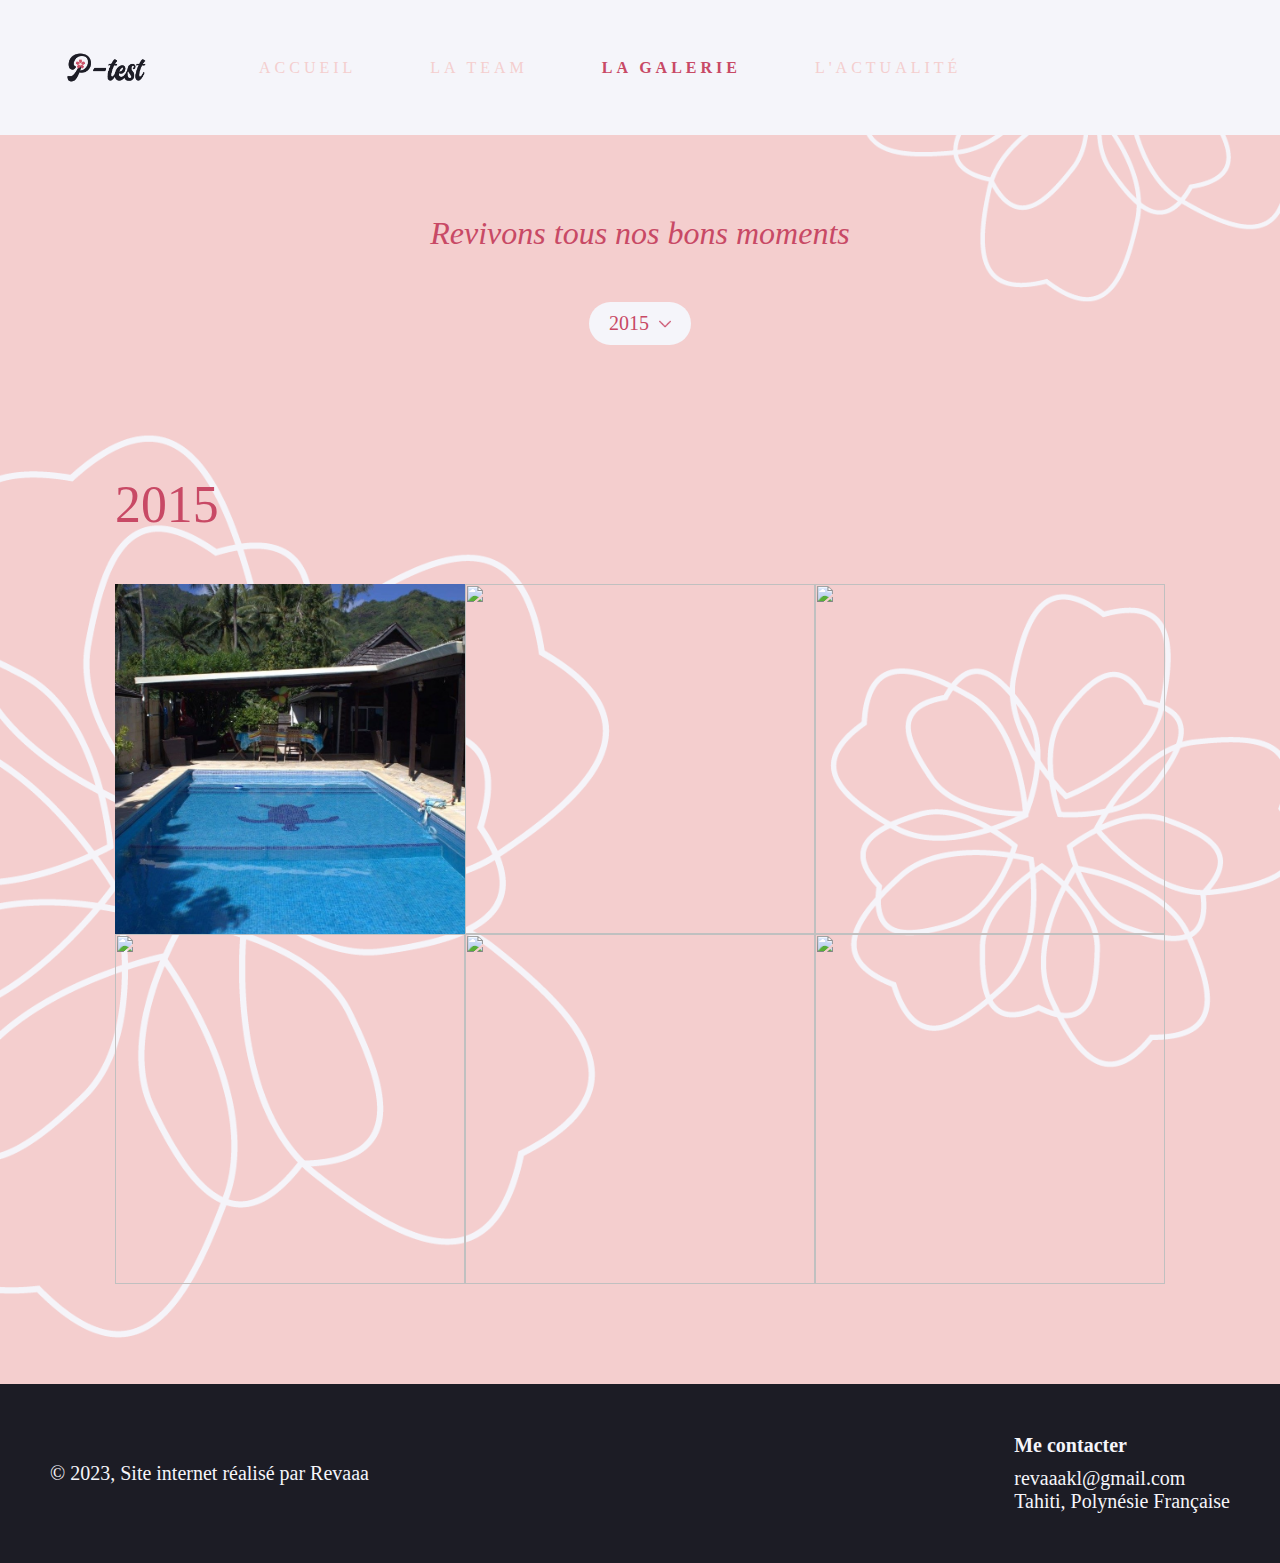
==== page21.html @ 8cb615bb "Mise en ligne du site Premier site de Reva by Revaaakl" ====
<!DOCTYPE html>
<html lang="fr">
<head>
    <meta charset="UTF-8">
    <meta name="viewport" content="width=device-width, initial-scale=1.0">
    <title>La galerie - 2015 | Premier site web de Reva</title>
    <link rel="stylesheet" href="./style.css">
    <link rel="Fav icon" href="./Img/Logo 'Aute.png"/>
</head>
<body>
    <!-- Section Introduction -->
    <div class="navbar-page">
        <img src="./Img/1 Accueil/Logo P-test.png" class="logo">
        <nav class="navlinks">
            <ul>
                <li><a href="index.html">ACCUEIL</a></li>
                <li><a href="page1.html">LA TEAM</a></li>
                <li class="active"><a href="page2.html">LA GALERIE</a></li>
                <li><a href="page3.html">L'ACTUALITÉ</a></li>
            </ul>
        </nav>
        <img src="./Icons/Menu.png" class="menu">
    </div>
    <div class="souvenirs21">
        <div class="text-intro">
            <h4>Revivons tous nos bons moments</h4>
        </div>
        <div class="dropdowndate">
            <div class="select">
                <span class="selected">2015</span>
                <img src="./Icons/Flèche Choix date.png" class="caret">
            </div>
            <ul class="listedate">
                <a href="page2.html"><li>Toutes les photos</li></a>
                <li class="active">2015</li>
                <a href="page21.html"><li>2016</li></a>
                <a href="page21.html"><li>2017</li></a>
                <a href="page21.html"><li>2018</li></a>
                <a href="page21.html"><li>2019</li></a>
            </ul>
        </div>
    </div>
    <!-- Section Galerie photo -->
    <div class="galerie-titre">
        <h4>2015</h4>
    </div>
    <div class="galerie1" oncontextmenu="return false;">
        <div class="popup">
            <div class="top-bar">
                <button class="close-btn"><img src="./Icons/close.png"></button>
            </div>
            <button class="arrow-btn left-arrow"><img src="./Icons/prev.png"></button>
            <button class="arrow-btn right-arrow"><img src="./Icons/next.png"></button>
            <img src="./Img/3Galerie/1.JPG" class="large-image">
            <h5 class="index">01</h5>
        </div>
    
        <div class ="gallery">
            <div class="gallery-image">
                <img src="./Img/3Galerie/1.JPG" class="image">
            </div>
            <div class="gallery-image">
                <img src="./Img/3Galerie/2.JPG" class="image">
            </div>
            <div class="gallery-image">
                <img src="./Img/3Galerie/3.JPG" class="image">
            </div>
            <div class="gallery-image">
                <img src="./Img/3Galerie/4.JPG" class="image">
            </div>
            <div class="gallery-image">
                <img src="./Img/3Galerie/5.JPG" class="image">
            </div>
            <div class="gallery-image">
                <img src="./Img/3Galerie/6.JPG" class="image">
            </div>
        </div>
    </div>

    <footer>
        <div class="copyright">
            <p>© 2023, Site internet réalisé par Revaaa</p>
        </div>
        <div class="contact">
            <h4>Me contacter</h4>
            <p>revaaakl@gmail.com</p>
            <p>Tahiti, Polynésie Française</p>
        </div>
    </footer>
    <script src="page21.js"></script>
</body>

<script>
    const menu = document.querySelector(".menu")
    const navLinks = document.querySelector(".navlinks")

    menu.addEventListener('click',()=>{
        navLinks.classList.toggle('mobile-menu')
        document.body.classList.toggle('menu-noscroll')
    })
</script>

</html>
---- style.css ----
@font-face {
    font-family: 'Bell';
    src: url('/Fonts/BELL.woff2') format('.woff2');
    font-weight: normal;
}

* {
    margin: 0;
    padding: 0;
    text-decoration: none;
    list-style: none;
    font-family: 'Bell';
}

body {
    height: 100vh;
    background-color: #F4CECE;
    background-image: url(../Img/Fond\ Aute\ P.png);
    background-size: cover;
}

/* Section Accueil */

.container {
    background-image: url(../Img/Fond\ Aute\ P.png), url(../Img/Fond\ Section\ Accueil\ P.png);
    background-size: cover;
    background-repeat: no-repeat;
    height: 102vh;
}

.navbar {
    height: 15vh;
    padding-left: 5%;
    padding-right: 5%;
    margin: auto;
    display: flex;
    align-items: center;
}

.logo {
    width: 100px;
    cursor: pointer;
}

.navlinks {
    flex: 1;
}

nav ul li {
    display: inline-block;
    margin: 0 35px;
}

nav ul li.active a {
    color: #C84965;
    font-weight: 600;
}

nav ul li a {
    color: #F4CECE;
    letter-spacing: 4px;
}

.navbar .menu {
    display: none;
    position: absolute;
    right: 40px;
    width: 40px;
}

.content {
    padding-left: 5%;
    padding-right: 5%;
}

.content h2 {
    font-size: 134.5px;
    margin-top: 100px;
    margin-bottom: 15px;
    font-family: 'Bell';
    font-weight: normal;
    color: #F5F5FA;
}

.content h3 {
    font-size: 83.5px;
    font-family: 'Bell';
    font-weight: normal;
    font-style: italic;
    color: #F5F5FA;
}

/* Section Actualités */

section#actualites {
    margin-top: 50px;
    margin-bottom: 150px;
}

section#actualites .titre h4 {
    text-align: center;
    font-size: 2em;
    font-family: 'Bell';
    font-weight: normal;
    font-style: italic;
    color: #C84965;
}

section#actualites .articles {
    max-width: 1600px;
    margin: 50px auto 20px auto;
    display: flex;
    flex-direction: row;
    flex-wrap: wrap;
    justify-content: center;
}

section#actualites .articles .article-blog {
    display: flex;
    flex-direction: column;
    align-items: center;
    max-width: 330px;
    background: #F5F5FA;
    border-radius: 5px;
    margin: 0 30px 60px 30px;
}

section#actualites .articles .article-blog .article-image img {
    width: 100%;
    border-radius: 5px 5px 0 0;
    box-shadow: 6px 6px 10px 1px rgba(0,0,0,0.07);
}

section#actualites .articles .article-blog .description {
    max-width: 500px;
    display: flex;
    flex-direction: column;
    padding: 20px 20px;
    box-shadow: 6px 6px 10px 1px rgba(0,0,0,0.07);
}

section#actualites .articles .article-blog .description .titre-article {
    font-size: 1.25em;
    font-weight: bold;
    color: #C84965;
    text-align: justify;
}

section#actualites .articles .article-blog .description .date-article {
    margin-top: 10px;
    font-size: 1.25em;
    font-style: italic;
    color: #1C1C25;
}

section#actualites .articles .article-blog .description p {
    margin-top: 20px;
    font-size: 1.25em;
    color: #1C1C25;
    text-align: justify;
}

section#actualites .articles .article-blog .description .cta {
    display: flex;
    justify-content: flex-end;
    margin-top: 20px;
}

section#actualites .articles .article-blog .description a {
    display: flex;
    align-items: center;
    font-size: 1.25em;
    font-weight: bold;
    color: #C84965;
}

section#actualites .articles .article-blog .description img {
    width: 18px;
    display: flex;
    align-items: center;
    margin: 0 10px 0 10px;
}

/* Section Footer */

footer {
    background-color: #1C1C25;
    color: #F5F5FA;
    font-size: 1.25em;
    padding: 50px;
    display: flex;
    justify-content: space-between;
    align-items: center;
}

footer .contact h4 {
    margin-bottom: 10px;
}

/* Responsive */

body.menu-noscroll {
    overflow: hidden;
}

@media screen and (min-width: 1925px) {
    .container {
        height: 105vh;
    }
}

@media screen and (max-width: 1559px) {

    .content h2 {
        font-size: 100px;
        margin-top: 70px;
    }
    
    .content h3 {
        font-size: 70px;
    }

    section#actualites .articles .article-blog {
        margin: 20px;
        width: 300px;
    }
}

@media screen and (max-width: 1359px) {

    .content h2 {
        margin-top: 50px;
    }

    section#actualites .articles .article-blog {
        margin: 20px;
        width: 250px;
    }
}

@media screen and (max-width: 1159px) {
    body {
        background-image: url(../Img/Fond\ Aute\ 1001px\ P.png);
        background-size: cover;
    }
    
    .container {
        background-image: url(../Img/Fond\ Aute\ 1001px\ P.png), url(../Img/Fond\ Section\ Accueil\ 1001px\ P.png);
        background-size: cover;
        background-repeat: no-repeat;
    }

    nav ul li a {
        color: #F4CECE;
        letter-spacing: 2px;
    }

    .content h2 {
        font-size: 110px;
        margin-top: 150px;
    }
    
    .content h3 {
        font-size: 80px;
    }
    
    section#actualites .articles .article-blog {
        margin: 30px;
        width: 330px;
    }
}

@media screen and (min-width: 1001px) {
    .navlinks {
        padding-left: 60px;
    }
}

@media screen and (max-width: 1050px) {
    .navbar {
     background-color: #F5F5FA;
     height: 80px;
    }
 
    .navbar .logo {
     top: 30px;
     left: 40px;
    }
 
    .navbar .menu {
     display: block;
    }
 
    .navlinks {
     top: 0;
     left: 0;
     position: absolute;
     background-color: #1c1c25ad;
     backdrop-filter: blur(6px);
     width: 100%;
     height: 102vh;
     display: flex;
     justify-content: center;
     align-items: center;
     margin-left: -120%;
     transition: all 0.5s ease;
    } 
 
    .navlinks.mobile-menu {
     margin-left: 0;
     padding-left: 0;
     z-index: 1000;
    }

    .navbar .menu {
        z-index: 1001;
    }

    .navbar-page .menu {
        z-index: 1001;
    }

    .navlinks ul {
     display: flex;
     flex-direction: column;
     align-items: center;
    }
 
    .navbar .navlinks ul li {
     margin: 25px 0;
     font-size: 1.2em;
    }
 
    .navbar .logo img {
     position: absolute;
     top: 50px;
     left: 50px;
     float: left;
     width: 100px;
     height: auto;
    }

    .content {
        text-align: center;
    }

    .content h2 {
     font-size: 90px;
     margin-top: 150px;
    }

    .content h3 {
     font-size: 60px;
    }
}

@media screen and (max-width: 759px) {
    body {
        height: 100vh;
        background-color: #F4CECE;
        background-image: url(../Img/Fond\ Aute\ 400px\ P.png);
        background-size: cover;
    }
    
    .container {
        background-image: url(../Img/Fond\ Aute\ 400px\ P.png), url(../Img/Fond\ Section\ Accueil\ 400px\ P.png);
        background-size: cover;
        background-repeat: no-repeat;
        height: 102vh;
    }

    .content h2 {
        font-size: 90px;
        margin-top: 350px;
    }

    .content h3 {
     font-size: 60px;
    }
    
    section#actualites .articles .article-blog {
        min-width: 400px;
    }

    footer {
        flex-direction: column;
        align-items: center;
        text-align: center;
    }

    footer .contact {
        margin-top: 40px;
    }
}

@media screen and (max-width: 713px) {
    .content h2 {
        font-size: 80px;
        margin-top: 350px;
    }
   
    .content h3 {
     font-size: 50px;
    }
}

@media screen and (max-width: 634px) {
    .content h2 {
        font-size: 100px;
        margin-top: 280px;
    }
   
    .content h3 {
        font-size: 70px;
    }
}

@media screen and (max-width: 569px) {
    .content h2 {
        font-size: 80px;
        margin-top: 200px;
    }
   
    .content h3 {
        font-size: 50px;
    }
}

@media screen and (max-width: 445px) {
    .content h2 {
        font-size: 70px;
        margin-top: 150px;
    }
   
    .content h3 {
        font-size: 40px;
    }

    section#actualites .articles .article-blog {
        min-width: 300px;
    }
}

/* Page1 - LA TEAM */

.navbar-page {
    background-color: #F5F5FA;
    height: 15vh;
    padding-left: 5%;
    padding-right: 5%;
    margin: auto;
    display: flex;
    align-items: center;
}
    
.logo {
    width: 100px;
    cursor: pointer;
}
    
.navlinks {
    flex: 1;
    padding-left: 60px;
}
    
nav ul li {
    display: inline-block;
    margin: 0 35px;
}
    
nav ul li.active a {
    color: #C84965;
    font-weight: 600;
}
    
nav ul li a {
    color: #F4CECE;
    letter-spacing: 4px;
}
    
.navbar-page .menu {
    display: none;
    position: absolute;
    right: 40px;
    width: 40px;
}

/* Introduction */

.introduction {
    height: 72vh;
}

.introduction img {
    width: 259px;
    display: block;
    margin: auto;
    margin-top: 80px;
    margin-bottom: 80px;
}

.introduction .description {
    font-family: 'Bell';
    text-align: center;
    padding-left: 25%;
    padding-right: 25%;
    color: #1C1C25;
    font-size: 20px;
    line-height: 200%;
}

.decouvrir {
    margin-top: 50px;
    background-color: #F5F5FA;
    padding: 2%;
}

.decouvrir h4 {
    text-align: center;
    font-size: 2em;
    font-family: 'Bell';
    font-weight: normal;
    font-style: italic;
    color: #C84965;
    margin-bottom: 20px;
}

.decouvrir img {
    width: 54px;
    display: block;
    margin: auto;
}

/* Présentation */

section#presentation {
    margin-top: 150px;
    margin-bottom: 90px;
    display: flex;
    flex-direction: row;
    flex-wrap: wrap;
    justify-content: center;
}

section#presentation .profil {
    max-width: 400px;
    border-radius: 5px;
    margin: 0 50px;
    margin-bottom: 60px;
    background-color: #C84965;
    box-shadow: 6px 6px 10px 1px rgba(0,0,0,0.07)
}

section#presentation .profil .profil-photo {
    display: inline-block;
    position: relative;
}

section#presentation .profil .profil-photo img {
    width: 100%;
    border-radius: 5px 5px 0 0;
}

section#presentation .profil .profil-photo h4 {
    z-index: 1;
    position: absolute;
    text-align: center;
    font-family: 'Bell';
    margin: 0 auto;
    left: 0;
    right: 0;
    bottom: 15%;
    color: #F5F5FA;
    font-size: 3.2em;
    font-weight: normal;
}

section#presentation .profil .profil-photo h5 {
    z-index: 1;
    position: absolute;
    text-align: center;
    font-family: 'Bell';
    margin: 0 auto;
    left: 0;
    right: 0;
    bottom: 10%;
    color: #F5F5FA;
    font-size: 1.25em;
    font-weight: normal;
}

section#presentation .profil .profil-photo h6 {
    z-index: 1;
    position: absolute;
    text-align: center;
    font-family: 'Bell';
    margin: 0 auto;
    left: 0;
    right: 0;
    bottom: 5%;
    color: #F5F5FA;
    font-size: 1.25em;
    font-weight: normal;
}

section#presentation .profil .traits {
    padding: 8%;
    max-width: 500px;
    display: flex;
    flex-direction: column;
    border-radius: 0 0 5px 5px;
    color: #F5F5FA;
    font-family: 'Bell';
    font-size: 1.25em;
}

section#presentation .profil .traits img {
    width: 25px;
    float: left;
}

section#presentation .profil .traits span {
    margin-bottom: 20px;
    display: flex;
    align-items: center;
}

section#presentation .profil .traits p {
    margin-left: 20px;
}

/* Responsive */

@media screen and (max-width: 1536px) {

    .introduction .description {
        padding-left: 20%;
        padding-right: 20%;
    }

    section#presentation {
        margin-top: 50px;
    }

    section#presentation .profil {
        margin: 30px;
    }

}

@media screen and (max-width: 1379px) {
    section#presentation .profil {
        max-width: 350px;
        margin: 20px;
    }
}

@media screen and (max-width: 1280px) {

    .introduction .description {
        padding-left: 11%;
        padding-right: 11%;
    }

}

@media screen and (max-width: 1050px) {

    .navbar-page {
        background-color: #F5F5FA;
        height: 80px;
    }
    
    .navbar-page .logo {
        top: 30px;
        left: 40px;
    }
    
    .navbar-page .menu {
        display: block;
    }
    
    .navlinks {
        top: 0;
        left: 0;
        position: absolute;
        background-color: #1c1c25ad;
        backdrop-filter: blur(6px);
        width: 100%;
        height: 102vh;
        display: flex;
        justify-content: center;
        align-items: center;
        margin-left: -120%;
        transition: all 0.5s ease;
    } 
    
    .navlinks.mobile-menu {
        margin-left: 0;
        padding-left: 0;
    }
   
    .navlinks ul {
        display: flex;
        flex-direction: column;
        align-items: center;
    }
    
    .navbar-page .navlinks ul li {
        margin: 25px 0;
        font-size: 1.2em;
    }
    
    .navbar-page .logo img{
        position: absolute;
        top: 50px;
        left: 50px;
        float: left;
        width: 100px;
        height: auto;
    }

    section#presentation {
        display: flex;
        flex-direction: column;
        margin-top: 80px;
    }
    
    section#presentation .profil {
        max-width: 500px;
        margin: auto;
        margin-bottom: 100px;
    }

}

@media screen and (max-width: 600px) {

    section#presentation {
        margin-top: 50px;
    }
    
    section#presentation .profil {
        max-width: 300px;
        margin: auto;
        margin-bottom: 60px;
    }

}

@media screen and (max-width: 495px) {

    section#presentation {
        margin-top: 30px;
    }
    
    section#presentation .profil {
        max-width: 300px;
        margin: auto;
        margin-bottom: 60px;
    }

}

@media screen and (max-width: 375px) {
    
    section#presentation .profil {
        max-width: 300px;
        margin: auto;
        margin-bottom: 60px;
    }

}

.scroll-button1 {
    width: 50px;
    height: 50px;
    position: fixed;
    bottom: 16px;
    right: 50px;
    opacity: 0;
    pointer-events: none;
    transition: all .4s;
}

@media screen and (max-width: 495px) {
    .scroll-button1.active {
        bottom: 32px;
        pointer-events: auto;
        opacity: 1;
    }
}

/* Page2 - LA GALERIE */

.souvenirs {
    height: 30vh;
    margin-top: 80px;
    margin-bottom: 80px;
}

.souvenirs .text-intro {
    margin-bottom: 50px;
}

.souvenirs h4 {
    text-align: center;
    font-size: 2em;
    font-family: 'Bell';
    font-weight: normal;
    font-style: italic;
    color: #C84965;
    margin-bottom: 40px;
}

.souvenirs p {
    font-family: 'Bell';
    text-align: center;
    padding-left: 25%;
    padding-right: 25%;
    color: #1C1C25;
    font-size: 20px;
    line-height: 200%;
}

.souvenirs a {
    color: #C84965;
}

/* Liste déroulante Choisir une date */

.dropdowndate {
    display: flex;
    justify-content: center;
    align-items: flex-start;
    flex-wrap: wrap;
    min-width: 15em;
    position: relative;
    margin: 2em;
    font-size: 20px;
    z-index: 1;
}

.dropdowndate * {
    box-sizing: border-box;
}

.dropdowndate .select {
    background-color: #F5F5FA;
    color: #C84965;
    display: flex;
    justify-content: space-around;
    align-items: center;
    border-radius: 40px;
    padding: 0.5em 1em;
    cursor: pointer;
    transition: background 0.3s;
}

.dropdowndate .select img {
    width: 12px;
    margin-left: 10px;
    transition: 0.3s;
}

.dropdowndate .listedate {
    padding: 0 0.5em;
    background-color: #F5F5FA;
    box-shadow: 0 0.5em 1em rgba(0, 0, 0, 0.2);
    border-radius: 5px;
    color: #C84965;
    position: absolute;
    top: 3em;
    width: 194px;
    height: 0;
    transition: 300ms cubic-bezier(0.77,0,0.18,1);;
    z-index: 1;
    overflow-y: scroll;
}

.dropdowndate .listedate li {
    padding: 0.7em;
    margin: 0.3em 0;
    border-radius: 5px;
    cursor: pointer;
}

.dropdowndate .listedate li:hover {
    background-color: #ebebee;
}

.dropdowndate .listedate::-webkit-scrollbar {
    width: 7px;
}

.dropdowndate .listedate::-webkit-scrollbar-track {
    background-color: #ebebeb;
    border-radius: 25px;
}

.dropdowndate .listedate::-webkit-scrollbar-thumb {
    background-color: #ccc;
    border-radius: 25px;
}

.dropdowndate .listedate::-webkit-scrollbar-thumb:hover {
    background-color: #c0c0c0;
}

.select-clicked {
    box-shadow: 0 0 0.6em rgba(0,0,0,0.07);
}

.select:hover {
    background-color: #ebebee;
}

.dropdowndate .select .caret-rotate {
    transform: rotate(-180deg);
}

.dropdowndate .active {
    background-color: #ebebee;
}

.dropdowndate .listedate-open {
    height: 15em;
}

@keyframes textFade {
    0% {
        transform: translateX(-1em);
        opacity: 0;
    }
    100% {
        transform: translateX(0);
        opacity: 1;
    }
}

/* Section Galerie photo */

.galerie-titre {
    width: 1200px;
    display: flex;
    margin: 0 auto 50px auto;
}

.galerie-titre h4 {
    color: #C84965;
    font-size: 51.8px;
    font-weight: normal;
}

.galerie1 {
    height: 800px;
    display: flex;
    justify-content: center;
    margin-bottom: 100px;
}

.gallery {
    max-width: 1200px;
    display: flex;
    flex-wrap: wrap;
    align-items: center;
}

.gallery-image {
    width: 400px;
    height: 400px;
    overflow: hidden;
    cursor: pointer;
}

.image {
    width: 100%;
    height: 100%;
    object-fit: cover;
    transition: 0.8s;
}

.image:hover {
    filter: brightness(70%);
}

.popup {
    position: fixed;
    top: 50%;
    left: 50%;
    transform: translate(-50%, -50%) scale(0);
    width: 80%;
    max-width: 1600px;
    height: 90vh;
    max-height: 800px;
    border-radius: 10px;
    background: rgba(0, 0, 0, 0.8);
    display: flex;
    justify-content: center;
    align-items: center;
    z-index: 5;
    overflow: hidden;
    transition: 0.8s;
    opacity: 0;
}

.popup.active {
    transform: translate(-50%, -50%) scale(1);
    opacity: 1;
}

.popup.active .close-btn,
.popup.active .image-name,
.popup.active .large-image,
.popup.active .arrow-btn{
    opacity: 1;
    transition: opacity .5s;
    transition-delay: 0.8s;
}

.top-bar {
    position: absolute;
    top: 0;
    left: 0;
    width: 100%;
    height: 60px;
    color: #fff;
    text-align: center;
    line-height: 60px;
    font-weight: 300;
}

.close-btn {
    opacity: 0;
    position: absolute;
    top: 20px;
    right: 20px;
    cursor: pointer;
    border: none;
    background: none;
}

.close-btn img {
    width: 30px;
}

.arrow-btn {
    opacity: 0;
    position: absolute;
    top: 50%;
    transform: translateY(-50%);
    padding: 10px;
    border: none;
    background: none;
    cursor: pointer;
}

.arrow-btn img {
    width: 40px;
}

.left-arrow {
    left: 10px;
}

.right-arrow {
    right: 10px;
}

.close-btn:hover {
    filter: contrast(50%);
}

.arrow-btn:hover {
    filter: contrast(50%);
}

.index {
    position: absolute;
    top: 20px;
    left: 30px;
    font-size: 50px;
    font-weight: normal;
    color: rgba(255, 255, 255, 0.4);
    opacity: 0;
}

.large-image {
    width: 80%;
    height: 80%;
    object-fit: contain;
    opacity: 0;
}

.scroll-button {
    width: 50px;
    height: 50px;
    position: fixed;
    bottom: 16px;
    right: 50px;
    opacity: 0;
    pointer-events: none;
    transition: all .4s;
}

.scroll-button.active {
    bottom: 32px;
    pointer-events: auto;
    opacity: 1;
}

html {
    scroll-behavior: smooth;
}

/* Responsive */

@media screen and (max-width: 1340px) {
    .souvenirs p {
        padding-left: 20%;
        padding-right: 20%;
    }

    .galerie-titre {
        width: 1050px;
    }

    .galerie1 {
        height: 700px;
    }

    .gallery {
        max-width: 1050px;
    }
    
    .gallery-image {
        width: 350px;
        height: 350px;
    }

}

@media screen and (max-width: 1512px) {
    .souvenirs p {
        padding-left: 13%;
        padding-right: 13%;
    }
}

@media screen and (max-width: 1260px) {
    .souvenirs p {
        padding-left: 14%;
        padding-right: 14%;
    }

    .galerie-titre h4 {
        padding-left: 5%;
    }

    .galerie-titre {
        max-width: 1050px;
    }
}

@media screen and (max-width: 1051px) {
    nav ul li a {
        letter-spacing: 3px;
    }
    .galerie1 {
        height: 500px;
    }
}

@media screen and (max-width: 1050px) {

    .popup.active {
        width: 100%;
        height: 100%;
        max-height: 2000px;
        z-index: 1001;
    }

    .popup.active .arrow-btn {
        display: none;
    }

    .popup.active .large-image {
        width: 100%;
        height: 100%;
    }

    .galerie-titre {
        max-width: 768px;
    }

    .galerie-titre h4 {
        font-size: 42px;
    }

    .gallery {
        width: 768px;
    }

    .gallery-image {
        width: 256px;
        max-height: 256px;
    }

    .galerie1 {
        max-height: 1024px;
    }
}

@media screen and (max-width: 767px) {

    .galerie-titre {
        max-width: 600px;
    }

    .gallery {
        width: 600px;
    }

    .gallery-image {
        width: 200px;
        max-height: 200px;
    }

    .galerie1 {
        height: 400px;
    }
}

@media screen and (max-width: 599px) {

    .souvenirs {
        height: 40vh;
    }

    .galerie-titre {
        max-width: 481px;
    }

    .gallery {
        width: 481px;
    }

    .gallery-image {
        width: 160px;
        max-height: 160px;
    }

    .galerie1 {
        height: 300px;
    }
}

@media screen and (max-width: 480px) {

    .galerie-titre {
        max-width: 430px;
    }

    .gallery {
        width: 430px;
    }

    .gallery-image {
        width: 143px;
        max-height: 143px;
    }

    .galerie1 {
        height: 280px;
    }
}

@media screen and (max-width: 429px) {

    .souvenirs {
        height: 50vh;
    }

    .galerie-titre {
        max-width: 414px;
    }

    .gallery {
        width: 414px;
    }

    .gallery-image {
        width: 138px;
        max-height: 138px;
    }

    .galerie1 {
        height: 270px;
    }
}

@media screen and (max-width: 413px) {

    .souvenirs {
        height: 50vh;
    }

    .galerie-titre {
        max-width: 390px;
    }

    .gallery {
        width: 390px;
    }

    .gallery-image {
        width: 130px;
        max-height: 130px;
    }

    .galerie1 {
        height: 250px;
    }
}

@media screen and (max-width: 389px) {

    .souvenirs {
        height: 60vh;
    }

    .galerie-titre {
        max-width: 375px;
    }

    .gallery {
        width: 375px;
    }

    .gallery-image {
        width: 125px;
        max-height: 125px;
    }

    .galerie1 {
        height: 220px;
    }
}

/* PAGE 3 - L'ACTUALITÉ */

.actualite {
    max-width: 1920px;
    min-height: 20vh;
    margin-top: 80px;
    margin-bottom: 80px;
}

.actualite .text-actu {
    margin-bottom: 50px;
}

.actualite h4 {
    text-align: center;
    font-size: 2em;
    font-family: 'Bell';
    font-weight: normal;
    font-style: italic;
    color: #C84965;
    margin-bottom: 40px;
}

.actualite p {
    font-family: 'Bell';
    text-align: center;
    padding-left: 25%;
    padding-right: 25%;
    color: #1C1C25;
    font-size: 20px;
    line-height: 200%;
}

.article-dernier {
    opacity: 0;
}

/* Bouton Trier par */

.tributton {
    display: flex;
    justify-content: flex-end;
    align-items: center;
    flex-wrap: wrap;
    min-width: 15em;
    max-width: 1490px;
    position: relative;
    margin: 30px auto;
    font-size: 20px;
    z-index: 1;
}

.tributton * {
    box-sizing: border-box;
}

.tributton h5 {
    color: #C84965;
    font-size: 20px;
    margin-right: 20px;
}

.tributton .selecttri {
    background-color: #F5F5FA;
    color: #C84965;
    display: flex;
    justify-content: space-around;
    align-items: center;
    border-radius: 40px;
    padding: 0.5em 1em;
    cursor: pointer;
    transition: background 0.3s;
}

.tributton .selecttri img {
    width: 12px;
    margin-left: 10px;
    transition: 0.3s;
}

.tributton .listetri {
    padding: 0 0.5em;
    background-color: #F5F5FA;
    box-shadow: 0 0.5em 1em rgba(0, 0, 0, 0.2);
    border-radius: 5px;
    color: #C84965;
    position: absolute;
    top: 2.5em;
    width: 216px;
    height: 0;
    transition: 300ms cubic-bezier(0.77,0,0.18,1);;
    z-index: 1;
    overflow-y: hidden;
}

.tributton .listetri li {
    padding: 0.7em;
    margin: 0.3em 0;
    border-radius: 5px;
    cursor: pointer;
}

.tributton .listetri a {
    color: #C84965;
}

.tributton .listetri li:hover {
    background-color: #ebebee;
}

.selecttri-clicked {
    box-shadow: 0 0 0.6em rgba(0,0,0,0.07);
}

.selecttri:hover {
    background-color: #ebebee;
}

.tributton .selecttri .carettri-rotate {
    transform: rotate(-180deg);
}

.tributton .active {
    background-color: #ebebee;
}

.tributton .listetri-open {
    height: 6em;
}

@keyframes textFade {
    0% {
        transform: translateX(-1em);
        opacity: 0;
    }
    100% {
        transform: translateX(0);
        opacity: 1;
    }
}

/* Responsive */

@media screen and (max-width: 1559px) {

    .tributton {
        max-width: 1310px;
    }
}

@media screen and (max-width: 1359px) {

    .tributton {
        max-width: 1120px;
    }
}

@media screen and (max-width: 1159px) {

    .article-dernier {
        display: none;
    }

    .tributton {
        max-width: 720px;
        display: flex;
        flex-direction: column;
        justify-content: center;
    }

    .tributton h5 {
        margin: 0 0 20px 0;
    }

    .tributton .listetri {
        top: 4.7em;
    }
}

@media screen and (max-width: 768px) {

    .actualite p {
        padding-left: 4%;
        padding-right: 4%;
    }
}

/* PAGE 31 - PAGE D'ARTICLE 1 */

.precedent-button {
    margin: 40px auto;
    display: flex;
    justify-content: flex-start;
    font-size: 20px;
    width: 1000px;
}

.precedent-button img {
    width: 15px;
    height: 15px;
    margin-right: 10px;
}

.precedent-button a {
    color: #C84965;
}

.page-article {
    background-color: #F5F5FA;
    border-radius: 5px;
    max-width: 800px;
    display: flex;
    flex-direction: column;
    margin: 0 auto 150px auto;
    padding: 0 100px;
}

.page-article .titre {
    display: flex;
    flex-direction: column;
    justify-content: center;
}

.page-article .titre h2 {
    color: #C84965;
    margin: 100px auto 50px auto;
    padding: 0 50px;
    font-size: 40px;
}

.page-article .titre img {
    max-width: 700px;
    border-radius: 5px;
    margin: 0 auto;
}

.page-article .texte {
    margin-bottom: 150px;
    padding: 0 50px;
    text-align: justify;
}

.page-article .texte h6 {
    max-width: 900px;
    font-size: 18px;
    margin: 20px auto 20px auto;
    line-height: 1.5em;
    color: #1C1C25;
}

.page-article .texte h5 {
    max-width: 900px;
    font-size: 18px;
    margin: 0 auto 40px auto;
    font-weight: normal;
    font-style: italic;
    color: #1C1C25;
}

.page-article .texte p1 {
    max-width: 900px;
    font-size: 18px;
    margin: 0 auto 100px auto;
    line-height: 1.5em;
    font-weight: 600;
    color: #1C1C25;
}

.page-article .texte p2 {
    max-width: 900px;
    font-size: 18px;
    margin: 0 auto 100px auto;
    line-height: 1.5em;
    color: #1C1C25;
}

.page-article .texte img {
    width: 70%;
    border-radius: 5px;
    align-content: center;
}

/* Responsive */

@media screen and (max-width: 1500px) {
    .precedent-button {
        max-width: 700px;
    }
    
    .page-article {
        max-width: 600px;
        padding: 0 5% 0 5%;
    }

    .page-article .titre h2 {
        text-align: center;
    }

    .page-article .titre img {
        max-width: 500px;
    }
}

@media screen and (max-width: 1200px) {
    .precedent-button {
        max-width: 700px;
    }
    
    .page-article {
        max-width: 700px;
        padding: 0 5% 0 5%;
    }

    .page-article .titre h2 {
        text-align: center;
        padding: 0;
    }

    .page-article .titre img {
        max-width: 700px;
    }
}

@media screen and (max-width: 850px) {

    .precedent-button {
        max-width: 500px;
    }

    .page-article {
        max-width: 500px;
    }

    .page-article .titre h2 {
        font-size: 32.2px;
        margin: 50px auto;
        text-align: center;
    }

    .page-article .titre img {
        max-width: 500px;
    }

    .page-article .texte h6 {
        font-size: 18px;
    }

    .page-article .texte h5 {
        font-size: 18px;
    }

    .page-article .texte p {
        font-size: 18px;
    }
}

@media screen and (max-width: 600px) {

    .precedent-button {
        max-width: 400px;
    }

    .page-article {
        max-width: 400px;
    }

    .page-article .titre img {
        max-width: 400px;
    }

    .page-article .texte {
        padding: 0 10px;
    }

    .page-article .texte p1 {
        font-size: 18px;
    }

    .page-article .texte p2 {
        font-size: 18px;
    }

}

@media screen and (max-width: 500px) {

    .precedent-button {
        max-width: 300px;
    }

    .page-article {
        max-width: 300px;
    }

    .page-article .titre h2 {
        font-size: 25px;
    }

    .page-article .titre img {
        max-width: 300px;
    }

}

/* PAGE 21 - GALERIE PHOTO PAR PAGE */

.souvenirs21 {
    height: 20vh;
    margin-top: 80px;
    margin-bottom: 80px;
}

.souvenirs21 .text-intro {
    margin-bottom: 50px;
}

.souvenirs21 h4 {
    text-align: center;
    font-size: 2em;
    font-family: 'Bell';
    font-weight: normal;
    font-style: italic;
    color: #C84965;
    margin-bottom: 40px;
}

.souvenirs21 p {
    font-family: 'Bell';
    text-align: center;
    padding-left: 25%;
    padding-right: 25%;
    color: #1C1C25;
    font-size: 20px;
    line-height: 200%;
}

.souvenirs21 a {
    color: #C84965;
}
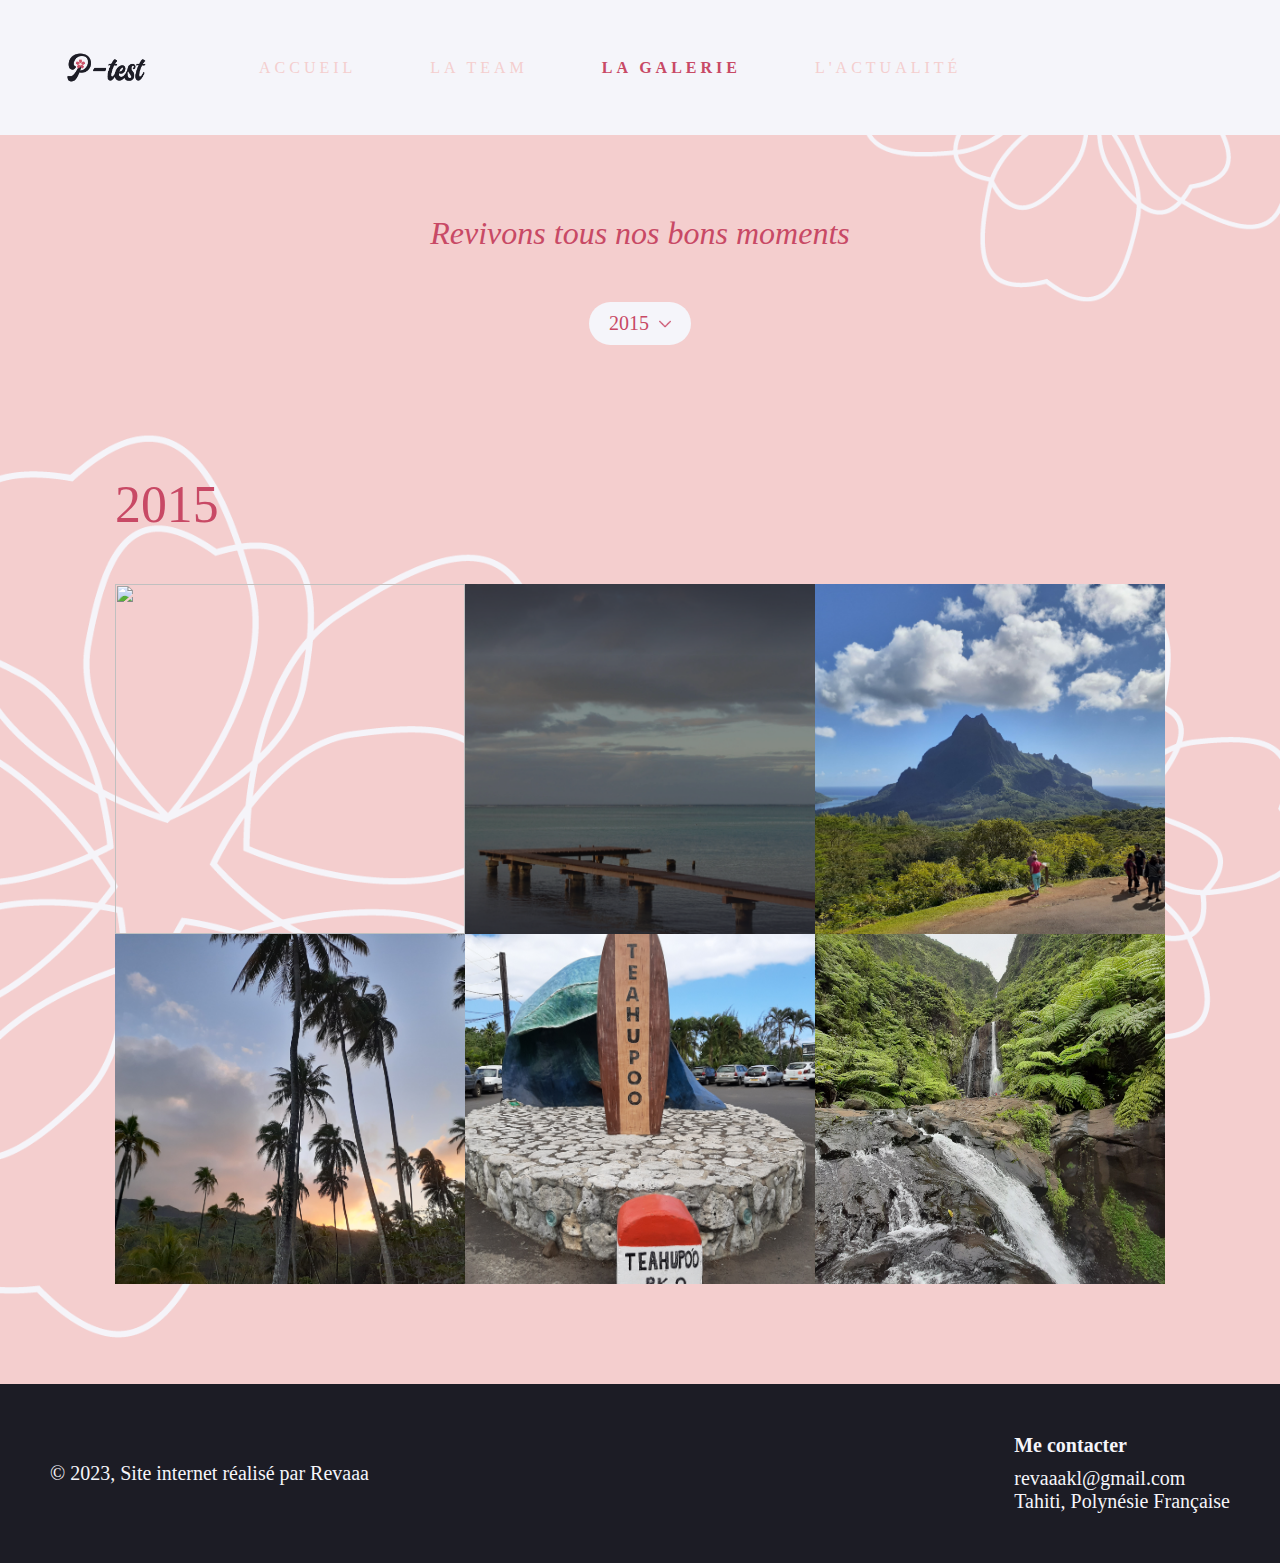
==== commit dc834ca3: "Correction pages html" ====
--- a/page21.html
+++ b/page21.html
@@ -51,28 +51,28 @@
             </div>
             <button class="arrow-btn left-arrow"><img src="./Icons/prev.png"></button>
             <button class="arrow-btn right-arrow"><img src="./Icons/next.png"></button>
-            <img src="./Img/3Galerie/1.JPG" class="large-image">
+            <img src="./Img/3Galerie/1.jpg" class="large-image">
             <h5 class="index">01</h5>
         </div>
     
         <div class ="gallery">
             <div class="gallery-image">
-                <img src="./Img/3Galerie/1.JPG" class="image">
+                <img src="./Img/3Galerie/1.jpg" class="image">
             </div>
             <div class="gallery-image">
-                <img src="./Img/3Galerie/2.JPG" class="image">
+                <img src="./Img/3Galerie/2.jpg" class="image">
             </div>
             <div class="gallery-image">
-                <img src="./Img/3Galerie/3.JPG" class="image">
+                <img src="./Img/3Galerie/3.jpg" class="image">
             </div>
             <div class="gallery-image">
-                <img src="./Img/3Galerie/4.JPG" class="image">
+                <img src="./Img/3Galerie/4.jpg" class="image">
             </div>
             <div class="gallery-image">
-                <img src="./Img/3Galerie/5.JPG" class="image">
+                <img src="./Img/3Galerie/5.jpg" class="image">
             </div>
             <div class="gallery-image">
-                <img src="./Img/3Galerie/6.JPG" class="image">
+                <img src="./Img/3Galerie/6.jpg" class="image">
             </div>
         </div>
     </div>
--- a/style.css
+++ b/style.css
@@ -22,7 +22,7 @@
 /* Section Accueil */
 
 .container {
-    background-image: url(../Img/Fond\ Aute\ P.png), url(../Img/Fond\ Section\ Accueil\ P.png);
+    background-image: url(Img/Fond\ Aute\ P.png), url(Img/Fond\ Section\ Accueil\ P.png);
     background-size: cover;
     background-repeat: no-repeat;
     height: 102vh;
